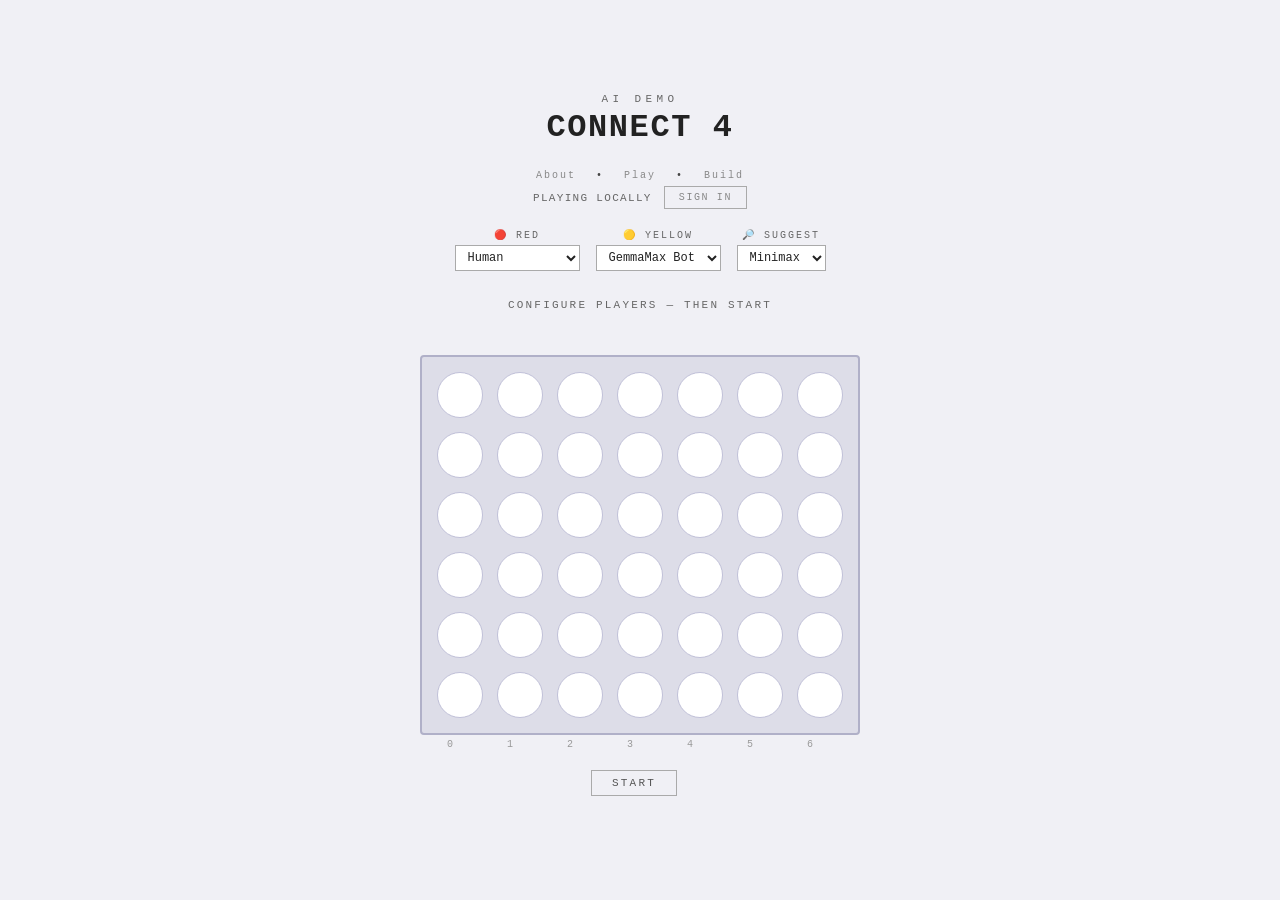
==== index.html @ 2be58fa3 "style: js-beautify formatting (index.html)" ====
<!doctype html>

<html lang="en">


<head>

  <meta charset="UTF-8" />
  <meta name="viewport" content="width=device-width, initial-scale=1.0" />
  <title>Connect 4 — AI Demo</title>
  <link rel="icon" href="/favicon.svg" type="image/svg+xml">
  <link rel="apple-touch-icon" href="/favicon-waffle.png">
  <link rel="stylesheet" href="game.css" />
</head>

<body>
  <div id="title-label">AI DEMO</div>
  <div id="title">CONNECT 4</div>
  <div id="nav-links">
    <a href="about.html">About</a>
    <span class="nav-divider">•</span>
    <a href="game.html">Play</a>
    <span class="nav-divider">•</span>
    <a href="botbuilder.html">Build</a>
  </div>
  <div id="auth-bar"></div>

  <div id="player-config">
    <div class="player-select-wrap">
      <div class="player-select-label">🔴 RED</div>
      <select id="red-select">
        <option value="human" selected>Human</option>
        <option value="greedy">Greedy Bot</option>
        <option value="minimax">Minimax Bot</option>
        <option value="llava">LLaVA Bot</option>
        <option value="gemma">Gemma Bot</option>
        <option value="gemmamax">GemmaMax Bot</option>
      </select>
    </div>
    <div class="player-select-wrap">
      <div class="player-select-label">🟡 YELLOW</div>
      <select id="yellow-select">
        <option value="human">Human</option>
        <option value="greedy">Greedy Bot</option>
        <option value="minimax">Minimax Bot</option>
        <option value="llava">LLaVA Bot</option>
        <option value="gemma">Gemma Bot</option>
        <option value="gemmamax" selected>GemmaMax Bot</option>
      </select>
    </div>
    <div class="player-select-wrap">
      <div class="player-select-label">🔎 SUGGEST</div>
      <select id="suggest-select">
        <option value="greedy">Greedy</option>
        <option value="minimax" selected>Minimax</option>
      </select>
    </div>
  </div>

  <div id="status-bar"></div>

  <div id="board-wrap">
    <div id="hover-row"></div>
    <div id="board"></div>
    <div id="col-labels"></div>
  </div>

  <div id="controls">
    <button id="start-btn">Start</button>
    <button id="reset-btn" style="display: none">Reset</button>
    <span id="move-count"></span>
  </div>

  <pre id="thought-panel"></pre>
  <div id="history-line"></div>
  <script src='https://patrick-ring-motive.github.io/temp-storage/script.js'></script>
  <script>
    globalThis.runEnhancement = _ => _;
    (async () => {
      await import('https://patrick-ring-motive.github.io/connect4/color.js?' + Math.random());
      //custom utils
      const isString = x => typeof x === 'string' || x instanceof String;
      const stringify = x => {
        try {
          if (isString(x)) {
            return String(x);
          }
          return String(JSON.stringify(x));
        } catch {
          return String(x);
        }
      };
      const parse = x => {
        try {
          return JSON.parse(x);
        } catch {
          return x && Object(x);
        }
      };
      const localStore = {
        get(key) {
          try {
            return parse(localStorage.getItem(key));
          } catch {
            return null;
          }
        },
        set(key, value) {
          try {
            localStorage.setItem(key, stringify(value));
          } catch {
            // ignore
          }
        },
        remove(key) {
          try {
            localStorage.removeItem(key);
          } catch {
            // ignore
          }
        },
      };
      globalThis.localMap ??= new Proxy({}, {
        get(target, prop) {
          return localStore.get(prop);
        },
        set(target, prop, value) {
          localStore.set(prop, value);
          return true;
        },
        deleteProperty(target, prop) {
          localStore.remove(prop);
          return true;
        },
      });
      // ─── Constants ────────────────────────────────────────────────────────────────
      const ROWS = 6,
        COLS = 7;
      const EMPTY = null,
        RED = "R",
        YELLOW = "Y";
      const MINIMAX_DEPTH = 4;
      const CENTER_WEIGHTS = [3, 4, 5, 7, 5, 4, 3];
      const API_BASE = "https://db.connectfour.workers.dev";
      const LOCAL_GAME_KEY = "c4_local_game";
      const SESSION_KEY = "c4_session";
      let auth = {
        checked: false,
        token: "",
        user: null,
      };
      let persistenceReady = false;
      let saveTimer = null;
      // human utils
      const documentQuerySelector = (...args) => {
        try {
          return document.querySelector(...args);
        } catch (e) {
          console.warn(e, ...args);
        }
      };
      const documentQuerySelectorAll = (...args) => {
        try {
          return [...document.querySelector(...args)];
        } catch (e) {
          console.warn(e, ...args);
          return [];
        }
      };
      const updateAttribute = (el, key, value) => {
        try {
          const val = el.getAttribute(key);
          if (val != value) {
            return el.setAttribute(key, value);
          }
        } catch (e) {
          console.warn(e, el, key, value);
        };
      };
      const updateProp = (el, key, value) => {
        try {
          if (el[key] != value) {
            return el[key] = value;
          }
        } catch (e) {
          console.warn(e, el, key, value);
        };
      };
      // ─── Board Utilities ──────────────────────────────────────────────────────────
      const emptyBoard = () => Array.from({
          length: ROWS,
        },
        () => Array(COLS).fill(EMPTY), );
      const cloneBoard = (board) => board.map((row) => [...row]);
      const dropPiece = (board, col, player) => {
        const next = cloneBoard(board);
        for (let row = ROWS - 1; row >= 0; row--) {
          if (next[row][col] === EMPTY) {
            next[row][col] = player;
            return {
              board: next,
              row,
            };
          }
        }
        return null;
      };
      const validMoves = (board) => Array.from({
          length: COLS,
        },
        (_, col) => col, ).filter((col) => board[0][col] === EMPTY);
      const checkWinner = (board) => {
        const check = (row, col, deltaRow, deltaCol, player) => {
          for (let i = 0; i < 4; i++) {
            const nextRow = row + deltaRow * i,
              nextCol = col + deltaCol * i;
            if (nextRow < 0 || nextRow >= ROWS || nextCol < 0 || nextCol >= COLS || board[nextRow][nextCol] !== player) return false;
          }
          return true;
        };
        for (let row = 0; row < ROWS; row++)
          for (let col = 0; col < COLS; col++)
            for (const player of [RED, YELLOW])
              for (const [deltaRow, deltaCol] of [
                  [0, 1],
                  [1, 0],
                  [1, 1],
                  [1, -1],
                ])
                if (check(row, col, deltaRow, deltaCol, player)) return player;
        return validMoves(board).length === 0 ? "DRAW" : null;
      };
      const getWinCells = (board) => {
        const check = (row, col, deltaRow, deltaCol, player) => {
          const cells = [];
          for (let i = 0; i < 4; i++) {
            const nextRow = row + deltaRow * i,
              nextCol = col + deltaCol * i;
            if (nextRow < 0 || nextRow >= ROWS || nextCol < 0 || nextCol >= COLS || board[nextRow][nextCol] !== player) return null;
            cells.push([nextRow, nextCol]);
          }
          return cells;
        };
        for (let row = 0; row < ROWS; row++)
          for (let col = 0; col < COLS; col++)
            for (const player of [RED, YELLOW])
              for (const [deltaRow, deltaCol] of [
                  [0, 1],
                  [1, 0],
                  [1, 1],
                  [1, -1],
                ]) {
                const cells = check(row, col, deltaRow, deltaCol, player);
                if (cells) return cells;
              }
        return [];
      };
      // ─── Heuristic ────────────────────────────────────────────────────────────────
      const scoreWindow = (cells, player) => {
        const opp = player === RED ? YELLOW : RED;
        const playerCount = cells.filter((cell) => cell === player).length;
        const emptyCount = cells.filter((cell) => cell === EMPTY).length;
        const oppCount = cells.filter((cell) => cell === opp).length;
        if (playerCount === 4) return 1000;
        if (oppCount === 4) return -1000;
        if (playerCount === 3 && emptyCount === 1) return 10;
        if (playerCount === 2 && emptyCount === 2) return 2;
        if (oppCount === 3 && emptyCount === 1) return -80;
        if (oppCount === 2 && emptyCount === 2) return -3;
        return 0;
      };
      const heuristicScore = (board, player) => {
        let score = 0;
        for (let r = 0; r < ROWS; r++)
          for (let c = 0; c < COLS; c++)
            if (board[r][c] === player) score += CENTER_WEIGHTS[c];
        for (let r = 0; r < ROWS; r++)
          for (let c = 0; c <= COLS - 4; c++) score += scoreWindow(
            [board[r][c], board[r][c + 1], board[r][c + 2], board[r][c + 3]], player, );
        for (let c = 0; c < COLS; c++)
          for (let r = 0; r <= ROWS - 4; r++) score += scoreWindow(
            [board[r][c], board[r + 1][c], board[r + 2][c], board[r + 3][c]], player, );
        for (let r = 0; r <= ROWS - 4; r++)
          for (let c = 0; c <= COLS - 4; c++) score += scoreWindow(
            [
              board[r][c],
              board[r + 1][c + 1],
              board[r + 2][c + 2],
              board[r + 3][c + 3],
            ], player, );
        for (let r = 3; r < ROWS; r++)
          for (let c = 0; c <= COLS - 4; c++) score += scoreWindow(
            [
              board[r][c],
              board[r - 1][c + 1],
              board[r - 2][c + 2],
              board[r - 3][c + 3],
            ], player, );
        return score;
      };
      // ─── Bots ─────────────────────────────────────────────────────────────────────
      const greedyMove = (board, player) => {
        const moves = validMoves(board);
        let bestScore = -Infinity,
          bestCol = moves[0];
        for (const col of moves) {
          const result = dropPiece(board, col, player);
          if (!result) continue;
          const winner = checkWinner(result.board);
          if (winner === player) return col;
          const score = heuristicScore(result.board, player);
          if (score > bestScore) {
            bestScore = score;
            bestCol = col;
          }
        }
        return bestCol;
      };
      const minimax = (board, depth, alpha, beta, maximizing, player) => {
        const opp = player === RED ? YELLOW : RED;
        const winner = checkWinner(board);
        if (winner === player) return {
          score: 10000 + depth,
        };
        if (winner === opp) return {
          score: -10000 - depth,
        };
        if (winner === "DRAW" || depth === 0) return {
          score: heuristicScore(board, player),
        };
        const moves = validMoves(board);
        let bestCol = moves[0];
        if (maximizing) {
          let best = -Infinity;
          for (const col of moves) {
            const result = dropPiece(board, col, player);
            if (!result) continue;
            const {
              score
            } = minimax(result.board, depth - 1, alpha, beta, false, player, );
            if (score > best) {
              best = score;
              bestCol = col;
            }
            alpha = Math.max(alpha, score);
            if (alpha >= beta) break;
          }
          return {
            score: best,
            col: bestCol,
          };
        } else {
          let best = Infinity;
          for (const col of moves) {
            const result = dropPiece(board, col, opp);
            if (!result) continue;
            const {
              score
            } = minimax(result.board, depth - 1, alpha, beta, true, player, );
            if (score < best) {
              best = score;
              bestCol = col;
            }
            beta = Math.min(beta, score);
            if (alpha >= beta) break;
          }
          return {
            score: best,
            col: bestCol,
          };
        }
      };
      const minimaxMove = (board, player) => minimax(board, MINIMAX_DEPTH, -Infinity, Infinity, true, player).col;
      // ─── Board Serialization (LLM hook) ──────────────────────────────────────────
      const getBoardState = (board, currentPlayer, lastMove, moveHistory) => {
        const colLabels = "0123456";
        const rowLabels = ["5", "4", "3", "2", "1", "0"];
        const header = "  " + colLabels.split("").join(" ");
        const grid = board.map(
          (row, rowIndex) => rowLabels[rowIndex] + " " + row.map((cell) => (cell === EMPTY ? "." : cell)).join(" "), ).join("\n");
        const formatted = `${header}\n${grid}`;
        const moves = validMoves(board);
        const prompt = `Connect 4 board state:\n${formatted}\n\nCurrent turn: ${currentPlayer}\nValid columns: ${moves.join(", ")}\nLast move: ${lastMove ? `${lastMove.player} played column ${lastMove.col}` : "None"}\n\nLegend: R=Red, Y=Yellow, .=Empty\nRows 0-5 (0=bottom), Columns 0-6\n\nYou are playing as ${currentPlayer}. Choose the best column.\nRespond with a single integer (0-6). No explanation.`;
        return {
          board,
          currentPlayer,
          validMoves: moves,
          lastMove,
          moveHistory,
          grid: formatted,
          prompt,
        };
      };
      async function apiFetch(path, method = "GET", body = null) {
        const res = await fetch(API_BASE + path, {
          method,
          headers: {
            ...(body == null ? {} : {
              "Content-Type": "application/json"
            }),
          },
          body: body == null ? undefined : JSON.stringify(body),
        });
        const data = await res.json().catch(() => null);
        return {
          ok: res.ok,
          status: res.status,
          data,
        };
      }

      function loadSavedSession() {
        return localMap[SESSION_KEY] || null;
      }

      function renderAuthBar() {
        const el = document.getElementById("auth-bar");
        if (!el) return;
        if (!auth.checked) {
          el.textContent = "Checking sign in...";
          return;
        }
        if (auth.user) {
          const name = auth.user.username || auth.user.email || "Signed in";
          el.innerHTML = `<span>Signed in as ${escapeHtml(name)}</span><button id="logout-btn" type="button">Log out</button>`;
          document.getElementById("logout-btn").addEventListener("click", logout);
          return;
        }
        el.innerHTML = `<span>Playing locally</span><button id="signin-btn" type="button">Sign in</button>`;
        document.getElementById("signin-btn").addEventListener("click", () => {
          window.location.href = "/auth.html";
        });
      }
      async function initAuth() {
        renderAuthBar();
        const saved = loadSavedSession();
        if (!saved?.token) {
          auth.checked = true;
          renderAuthBar();
          return;
        }
        const result = await apiFetch(`/session?token=${encodeURIComponent(saved.token)}`);
        if (result.ok && result.data?.user) {
          auth = {
            checked: true,
            token: saved.token,
            user: result.data.user,
          };
          localMap[SESSION_KEY] = {
            token: saved.token,
            user: result.data.user,
          };
        } else {
          auth = {
            checked: true,
            token: "",
            user: null,
          };
          delete localMap[SESSION_KEY];
        }
        renderAuthBar();
      }
      async function logout() {
        const token = auth.token;
        auth = {
          checked: true,
          token: "",
          user: null,
        };
        delete localMap[SESSION_KEY];
        state.gameId = null;
        state.dbMovesSaved = 0;
        saveLocalGame();
        renderAuthBar();
        render();
        if (token) {
          try {
            await apiFetch("/logout", "POST", {
              token
            });
          } catch (error) {
            console.warn("[Logout error]", error);
          }
        }
      }

      function escapeHtml(value) {
        return String(value).replace(/[&<>"']/g, char => ({
          "&": "&amp;",
          "<": "&lt;",
          ">": "&gt;",
          '"': "&quot;",
          "'": "&#39;",
        } [char]));
      }
      const LLAVA_URL = "https://llava-15-7b-hf-summary.language-models.workers.dev/";
      const GEMMA_URL = "https://gemma.connectfour-ai.workers.dev/";
      // Gemma conversation history (OpenAI-compatible messages format)
      let gemmaMessages = [];
      // Helper: Append text as a text node (no repaint of entire content)
      globalThis.appendTextNode = function appendTextNode(element, text) {
        text = text.replace(/(confident|stubborn|typically),?/gi, '')
          .replace(/disagree/gi, 'deliberąte')
          .replace(/[ ]+/g, ' ')
          .replaceAll('a AI', 'ąn AI')
          .replaceAll('and and', 'ąnd');
        const span = document.createElement('span');
        span.innerHTML = color(text);
        element?.appendChild?.(span);
      }
      // Helper: Clear element and set initial text
      function setTextContent(element, text) {
        (element ?? {}).textContent = text;
      }
      const fetchText = async (url, options) => {
        try {
          const res = await fetch(url, options);
          return await res.text();
        } catch (e) {
          return String(e);
        }
      };
      // LLaVA — simple fetch, return column
      const llavaMove = async (boardState) => {
        const icon = boardState.currentPlayer === RED ? "🥩" : "🧀";
        const text = await fetchText(LLAVA_URL, {
          method: "POST",
          headers: {
            "Content-Type": "application/json"
          },
          body: stringify({
            prompt: boardState.prompt
          }),
        });
        const thoughtPanel = document.getElementById("thought-panel");
        let col = [...text].findLast((x) => x.match(/[0-6]/) && boardState.validMoves.includes(Number.parseInt(x, 10)));
        console.log("[LLaVA] Response:", text);
        let parsed = Number.parseInt(col, 10);
        if (Number.isNaN(parsed) || !boardState.validMoves.includes(parsed)) {
          const txt = stringify([new TextEncoder().encode(text)]);
          col = [...txt].findLast((x) => x.match(/[0-6]/) && boardState.validMoves.includes(Number.parseInt(x, 10)));
          parsed = Number.parseInt(col, 10);
          if (Number.isNaN(parsed) || !boardState.validMoves.includes(parsed)) {
            console.warn(icon + ' [LLaVA] Invalid column', parsed, '- falling back to valid move');
            parsed = boardState.validMoves[Math.floor(Math.random() * boardState.validMoves.length)];
            appendTextNode(thoughtPanel, `\n\n${icon} [LLaVA] Valid move not found, selecting random. Playing ${parsed}.`);
          } else {
            appendTextNode(thoughtPanel, `\n\n${icon} [LLaVA] Valid move not found in text.\n\n${icon} [LLaVA] Valid move found in bytes. Playing ${parsed}.`);
          }
        } else {
          appendTextNode(thoughtPanel, `\n\n${icon} [LLaVA] Valid move selected. Playing ${parsed}.`);
        }
        (thoughtPanel ?? {}).scrollTop = thoughtPanel?.scrollHeight;
        return parsed;
      };
      async function bestEffortFetch(input, init) {
        try {
          // 1. Perform the initial fetch request
          const originalResponse = await fetch(input, init);
          // If there is no body to read (e.g., 204 No Content, HEAD requests), return as-is
          if (!originalResponse.body) {
            return originalResponse;
          }
          const originalReader = originalResponse.body.getReader();
          // 2. Create a resilient wrapper stream
          const resilientStream = new ReadableStream({
            async pull(controller) {
              try {
                const {
                  done,
                  value
                } = await originalReader.read();
                if (done) {
                  controller.close();
                } else {
                  controller.enqueue(value);
                }
              } catch (streamError) {
                // A mid-stream network drop or timeout caught here!
                console.warn("Stream interrupted prematurely. Closing stream gracefully with partial data.", streamError, );
                // Cleanly close the controller instead of calling controller.error()
                controller.close();
              }
            },
            cancel(reason) {
              // Ensure the underlying reader is canceled if the consumer aborts early
              originalReader.cancel(reason).catch(() => {});
            },
          });
          // 3. Return a new Response cloning the original metadata but swapping the body
          return new Response(resilientStream, {
            status: originalResponse.status,
            statusText: originalResponse.statusText,
            headers: originalResponse.headers,
          });
        } catch (initialFetchError) {
          return new Response(String(initialFetchError));
        }
      }
      // Gemma — streaming with thought process display (OpenAI-compatible SSE)
      // botLabel param allows GemmaMax to identify itself in the thought panel
      const gemmaMove = async (boardState, botLabel = "Gemma") => {
        const thoughtPanel = document.getElementById("thought-panel");
        // Build the user message for this turn
        const userMsg = {
          role: "user",
          content: boardState.prompt
        };
        // Only send system + current board state (no history)
        const messages = [{
            role: "system",
            content: "You are a Connect 4 AI. Analyze the board and choose the best column (0-6). Think through your reasoning, then end with your chosen column number.",
          },
          userMsg,
        ];
        const icon = (boardState.currentPlayer === RED ? "🧶" : "🧇") + ` [${botLabel}]`;
        // Show streaming indicator appended to history
        const moveNum = gemmaMessages.length + 1;
        // Use a dedicated element for streaming output so only its subtree repaints
        const streamEl = document.createElement('span');
        appendTextNode(streamEl, `── Move ${moveNum} ──\n${icon} Thinking...`);
        if (thoughtPanel?.childNodes?.length) appendTextNode(thoughtPanel, "\n\n");
        thoughtPanel?.appendChild?.(streamEl);
        (thoughtPanel ?? {}).scrollTop = thoughtPanel?.scrollHeight;
        const res = await bestEffortFetch(GEMMA_URL, {
          method: "POST",
          headers: {
            "Content-Type": "application/json"
          },
          body: stringify({
            messages,
            stream: true
          }),
        });
        let fullText = "";
        if (res?.body?.getReader) {
          const reader = res.body.getReader();
          const decoder = new TextDecoder();
          let buffer = "";
          while (true) {
            const {
              done,
              value
            } = await reader.read();
            if (done) break;
            buffer += decoder.decode(value, {
              stream: true
            });
            const lines = buffer.split("\n");
            buffer = lines.pop();
            for (const line of lines) {
              const trimmed = line.trim();
              if (!trimmed || trimmed === "data: [DONE]") continue;
              if (trimmed.startsWith("data: ")) {
                try {
                  const json = JSON.parse(trimmed.slice(6));
                  let token = json.choices?.[0]?.delta?.content || json.choices?.[0]?.text || json.response || "";
                  let parsed;
                  try {
                    parsed = JSON.parse(token);
                  } catch {}
                  if (parsed?.choices) {
                    if (parsed?.choices?.[0]?.delta?.reasoning) {
                      token = parsed?.choices?.[0]?.delta?.reasoning;
                    } else {
                      token = '';
                    }
                  }
                  fullText += token;
                } catch (e) {
                  fullText += trimmed.slice(6);
                }
              }
            }
            streamEl.textContent = '';
            appendTextNode(streamEl, `── Move ${moveNum} ──\n${icon} ${fullText}`);
            (thoughtPanel ?? {}).scrollTop = thoughtPanel?.scrollHeight;
          }
          // Process any remaining buffer
          if (buffer?.trim?.() !== "data: [DONE]" && buffer?.trim?.()?.startsWith?.("data: ")) {
            try {
              const json = JSON.parse(buffer.trim().slice(6));
              const token = json.choices?.[0]?.delta?.content || json.choices?.[0]?.text || json.response || "";
              fullText += token;
            } catch (e) {
              fullText += buffer.trim().slice(6);
            }
            streamEl.textContent = '';
            appendTextNode(streamEl, `── Move ${moveNum} ──\n${icon} ${fullText}`);
          }
        } else {
          fullText = await res.text();
          streamEl.textContent = '';
          appendTextNode(streamEl, `── Move ${moveNum} ──\n${icon} ${fullText}`);
        }
        // Add assistant response to local history for display
        gemmaMessages.push(fullText);
        console.log(`[${botLabel}] Full response:`, fullText);
        const numDict = {
          zero: 0,
          one: 1,
          two: 2,
          three: 3,
          four: 4,
          five: 5,
          six: 6
        };
        for (const n in numDict) {
          fullText = fullText.replace(RegExp(n, "gi"), numDict[n]);
        }
        fullText = fullText.replace(/(connect|depth)\s*4/gi, '$1 ④').replace(/depth\s*of\s*4/gi, 'depth of ④').replace(/0-6/gi, '⓪-⑥').replace(/6x6/gi, '⑥x⑥').replace(/0,\s*1,\s*2,\s*3,\s*4,\s*5,\s*\s*a?n?d?6\s*/gi, '⓪-⑥');
        let col, parsed;
        findMove: {
            for (const moveMatch of [/I\b[^\d\.]+\d/g, /\d[^\d\.]+I\b/g, /(answer|best|recommend)[\D^\.]+\d/ig, /\d[\D^\.]+(answer|best|recommend)/ig]) {
              col = String(fullText).match(moveMatch)?.map?.(x => String(x).match(/[0-6]/)?.[0])?.find?.((x) => boardState.validMoves.includes(parseInt(x)));
              parsed = parseInt(col);
              if (boardState.validMoves.includes(parsed)) {
                appendTextNode(thoughtPanel, `\n\nValid move selected. Playing ${parsed}.`);
                break findMove;
              }
            }
            col = [...fullText].findLast((x) => x.match(/[0-6]/) && boardState.validMoves.includes(parseInt(x)));
            parsed = parseInt(col);
            if (boardState.validMoves.includes(parsed)) {
              appendTextNode(thoughtPanel, `\n\nValid move found in text. Playing ${parsed}.`);
              break findMove;
            }
            const txt = JSON.stringify([...new TextEncoder().encode(fullText.trim().replace(/\.$/g, ''))]);
            col = [...txt].findLast((x) => x.match(/[0-6]/) && boardState.validMoves.includes(parseInt(x)));
            parsed = parseInt(col);
            if (boardState.validMoves.includes(parsed)) {
              appendTextNode(thoughtPanel, `\n\nValid move not found in text.\n\nValid move found in bytes. Playing ${parsed}.`);
              break findMove;
            }
            console.warn(`[${botLabel}] Invalid column`, parsed, '- falling back to valid move');
            parsed = boardState.validMoves[Math.floor(Math.random() * boardState.validMoves.length)];
            appendTextNode(thoughtPanel, `\n\nValid move not found, selecting random. Playing ${parsed}.`);
          }
          (thoughtPanel ?? {}).scrollTop = thoughtPanel?.scrollHeight;
        return parsed;
      };
      // GemmaMax — runs minimax first, injects hint into prompt, Gemma decides
      const gemmaMaxMove = async (boardState) => {
        const minimaxCol = minimaxMove(boardState.board, boardState.currentPlayer);
        const enhancedPrompt = boardState.prompt + `You are a stubborn, confident Connect 4 AI. Form your OWN opinion first. A minimax hint is provided but you typically disagree with it — only follow it if you independently reached the same conclusion.
          
           Engine note: column ${minimaxCol}. Make your own call.`;
        return gemmaMove({
          ...boardState,
          prompt: enhancedPrompt
        }, "GemmaMax");
      };
      // ─── Game State ───────────────────────────────────────────────────────────────
      let state = {
        board: emptyBoard(),
        current: RED,
        winner: null,
        winCells: [],
        lastMove: null,
        moveHistory: [],
        thinking: false,
        hoverCol: null,
        started: false,
        suggesting: false,
        suggestedCol: null,
        gameId: null,
        dbMovesSaved: 0,
      };

      function snapshotState() {
        return {
          savedAt: Date.now(),
          state: {
            ...state,
            thinking: false,
            suggesting: false,
            hoverCol: null,
            suggestedCol: null,
          },
          players: {
            red: document.getElementById("red-select").value,
            yellow: document.getElementById("yellow-select").value,
            suggest: document.getElementById("suggest-select").value,
          },
          thoughtText: document.getElementById("thought-panel").textContent,
          gemmaMessages,
        };
      }

      function restoreSnapshot(snapshot) {
        if (!snapshot?.state) return false;
        document.getElementById("red-select").value = snapshot?.players?.red || "human";
        document.getElementById("yellow-select").value = snapshot?.players?.yellow || "gemma";
        document.getElementById("suggest-select").value = snapshot?.players?.suggest || "minimax";
        state = {
          board: emptyBoard(),
          current: RED,
          winner: null,
          winCells: [],
          lastMove: null,
          moveHistory: [],
          thinking: false,
          hoverCol: null,
          started: false,
          suggesting: false,
          suggestedCol: null,
          gameId: null,
          dbMovesSaved: 0,
          ...snapshot.state,
          thinking: false,
          suggesting: false,
          hoverCol: null,
          suggestedCol: null,
        };
        gemmaMessages = Array.isArray(snapshot.gemmaMessages) ? snapshot.gemmaMessages : [];
        appendTextNode(document.getElementById("thought-panel"), snapshot.thoughtText || "");
        return true;
      }

      function saveLocalGame() {
        localMap[LOCAL_GAME_KEY] = snapshotState();
      }

      function loadLocalGame() {
        return localMap[LOCAL_GAME_KEY] || null;
      }
      async function ensureDbGame() {
        if (!auth.user || !state.started) return null;
        if (state.gameId) return state.gameId;
        const id = crypto.randomUUID ? crypto.randomUUID() : `game-${Date.now()}-${Math.random().toString(16).slice(2)}`;
        const created = await apiFetch("/games", "POST", {
          id,
          player_r: auth.user.id,
        });
        if (!created.ok) throw new Error(created.data?.error || "Could not create game");
        state.gameId = id;
        state.dbMovesSaved = 0;
        return id;
      }
      async function saveDbGame() {
        if (!auth.user || !state.started) return;
        const id = await ensureDbGame();
        const dbState = state.winner ? "done" : "active";
        const winner = state.winner === "DRAW" ? null : state.winner;
        await apiFetch(`/games/${encodeURIComponent(id)}`, "PATCH", {
          state: dbState,
          board: JSON.stringify(state.board),
          turn: state.current,
          winner,
        });
        while (state.dbMovesSaved < state.moveHistory.length) {
          const move = state.moveHistory[state.dbMovesSaved];
          const res = await apiFetch("/moves", "POST", {
            game_id: id,
            user_id: auth.user.id,
            column: move.col,
            move_num: state.dbMovesSaved + 1,
          });
          if (!res.ok) break;
          state.dbMovesSaved += 1;
        }
      }
      async function hasAccountGame() {
        if (!auth.user) return false;
        const result = await apiFetch(`/games?user_id=${encodeURIComponent(auth.user.id)}&limit=1`);
        return result.ok && Array.isArray(result.data) && result.data.length > 0;
      }
      async function carryLocalGameToAccount() {
        if (!auth.user) return false;
        const localSnapshot = loadLocalGame();
        if (!localSnapshot?.state?.started || !localSnapshot?.state?.moveHistory?.length) return false;
        if (await hasAccountGame()) return false;
        const currentSnapshot = snapshotState();
        restoreSnapshot(localSnapshot);
        state.gameId = null;
        state.dbMovesSaved = 0;
        try {
          await saveDbGame();
          delete localMap[LOCAL_GAME_KEY];
          return true;
        } catch (error) {
          console.warn("[Carry local game error]", error);
          restoreSnapshot(currentSnapshot);
          return false;
        }
      }

      function persistGame() {
        if (!persistenceReady) return;
        if (saveTimer) clearTimeout(saveTimer);
        saveTimer = setTimeout(async () => {
          try {
            if (auth.user) await saveDbGame();
            else saveLocalGame();
          } catch (error) {
            console.warn("[Save error]", error);
            if (!auth.user) saveLocalGame();
          }
        }, 120);
      }
      const getPlayerType = (player) => player === RED ? document.getElementById("red-select").value : document.getElementById("yellow-select").value;
      const PLAYER_LABELS = {
        human: "Human",
        greedy: "Greedy Bot",
        minimax: "Minimax Bot",
        llava: "LLaVA Bot",
        gemma: "Gemma Bot",
        gemmamax: "GemmaMax Bot",
      };
      // ─── Render ───────────────────────────────────────────────────────────────────
      let dropCell = null; // {row, col} for brief drop flash
      let rendering = false;
      const render = () => {
        const {
          board,
          current,
          winner,
          winCells,
          hoverCol,
          moveHistory,
          started,
          suggesting,
          suggestedCol,
        } = state;
        const isHuman = started && !winner && getPlayerType(current) === "human";
        const moves = validMoves(board);
        // Start / Reset button visibility
        updateProp(document.getElementById("start-btn").style, "display", started ? "none" : "inline-block");
        updateProp(document.getElementById("reset-btn").style, "display", started ? "inline-block" : "none");
        // Board
        const boardEl = document.getElementById("board");
        boardEl.innerHTML = "";
        const CELL_SIZE = 60;
        const BOARD_PADDING = 8;
        for (let row = 0; row < ROWS; row++) {
          const rowEl = document.createElement("div");
          rowEl.className = "board-row";
          for (let col = 0; col < COLS; col++) {
            const cellEl = document.createElement("div");
            cellEl.className = "board-cell";
            const disc = document.createElement("div");
            const cellValue = board[row][col];
            const isWin = winCells.some(
              ([winRow, winCol]) => winRow === row && winCol === col, );
            let discClass = "disc";
            if (cellValue === RED) discClass += isWin ? " win-red" : " red";
            if (cellValue === YELLOW) discClass += isWin ? " win-yellow" : " yellow";
            // Fall animation
            if (fallingCell?.col === col && fallingCell?.row === row && cellValue !== EMPTY) {
              discClass += " falling";
              const landingOffsetPx = row * CELL_SIZE + BOARD_PADDING;
              const fallFromPx = -(landingOffsetPx + 40);
              const durationMs = 120 + row * 28;
              disc.style.setProperty("--fall-from", `${fallFromPx}px`);
              disc.style.setProperty("--fall-duration", `${durationMs}ms`);
            }
            disc.className = discClass;
            // Suggest highlight: pulse the landing cell in the suggested column
            if (suggestedCol === col && cellValue === EMPTY && (row === ROWS - 1 || board[row + 1][col] !== EMPTY)) {
              disc.classList.add("suggested");
              disc.style.setProperty("--suggest-color", current === RED ? "#ff2255" : "#ffcc00", );
            }
            cellEl.appendChild(disc);
            rowEl.appendChild(cellEl);
          }
          boardEl.appendChild(rowEl);
        }
        // Hover row
        const hoverRow = document.getElementById("hover-row");
        hoverRow.innerHTML = "";
        for (let col = 0; col < COLS; col++) {
          const hoverCell = document.createElement("div");
          hoverCell.className = "hover-cell";
          const pip = document.createElement("div");
          pip.className = "hover-pip";
          pip.style.background = current === RED ? "#e05" : "#fa0";
          pip.style.opacity = hoverCol === col && isHuman && moves.includes(col) ? "0.7" : "0";
          hoverCell.appendChild(pip);
          hoverRow.appendChild(hoverCell);
        }
        boardEl.style.cursor = isHuman ? "pointer" : "default";
        // Col labels
        const labelsEl = document.getElementById("col-labels");
        if (!labelsEl?.children?.length) {
          for (let col = 0; col < COLS; col++) {
            const label = document.createElement("div");
            label.className = "col-label";
            label.textContent = col;
            labelsEl?.appendChild?.(label);
          }
        }
        // Status
        const statusEl = document.getElementById("status-bar");
        if (!started) {
          statusEl.innerHTML = `<span style="color:var(--text-dim);font-size:11px;letter-spacing:0.2em">CONFIGURE PLAYERS — THEN START</span>`;
        } else if (state.thinking) {
          statusEl.innerHTML = `<span style="color:#555;font-size:11px;letter-spacing:0.15em">${PLAYER_LABELS[getPlayerType(current)].toUpperCase()} THINKING<span class="blink">...</span></span>`;
        } else if (winner) {
          const color = winner === RED ? "#e05" : winner === YELLOW ? "#fa0" : "#888";
          const msg = winner === "DRAW" ? "Draw!" : `${winner === RED ? "🔴 Red" : "🟡 Yellow"} wins!`;
          statusEl.innerHTML = `<span style="color:${color};font-size:15px;font-weight:700;letter-spacing:0.1em">${msg}</span>`;
        } else if (suggestedCol !== null) {
          const color = current === RED ? "#e05" : "#fa0";
          statusEl.innerHTML = `<span style="color:${color};font-size:11px;letter-spacing:0.15em">SUGGESTED: column ${suggestedCol}</span>`;
        } else {
          const color = current === RED ? "#e05" : "#fa0";
          const label = PLAYER_LABELS[getPlayerType(current)].toUpperCase();
          const extra = isHuman ? " — YOUR TURN" : "";
          statusEl.innerHTML = `<span style="color:${color};font-size:11px;letter-spacing:0.2em">${current === RED ? "🔴" : "🟡"} ${label}${extra}</span>`;
        }
        // Move count
        const moveCountEl = document.getElementById("move-count");
        moveCountEl.textContent = started ? `${moveHistory.length} moves` : "";
        if (moveHistory.length > 0) {
          document.getElementById("history-line").textContent = "HISTORY: " + moveHistory.map((entry) => `${entry.player}${entry.col}`).join(" ");
        } else {
          document.getElementById("history-line").textContent = "";
        }
      };
      // ─── Game Logic ───────────────────────────────────────────────────────────────
      let fallingCell = null; // { row, col } — active fall animation target
      let animating = false; // block re-renders during fall animation
      const applyMove = (col) => {
        const {
          board,
          current,
          moveHistory,
          lastMove
        } = state;
        const result = dropPiece(board, col, current);
        if (!result) return;
        const newHistory = [...moveHistory, {
          col,
          player: current,
          row: result.row,
        }, ];
        const newLast = {
          col,
          player: current,
          row: result.row,
        };
        const winner = checkWinner(result.board);
        state.board = result.board;
        state.lastMove = newLast;
        state.moveHistory = newHistory;
        state.suggestedCol = null;
        state.suggesting = false;
        if (winner) {
          state.winner = winner;
          state.winCells = winner !== "DRAW" ? getWinCells(result.board) : [];
          state.thinking = false;
        } else {
          state.current = current === RED ? YELLOW : RED;
        }
        persistGame();
        // Trigger fall animation then clear it after it completes
        const durationMs = 120 + result.row * 28;
        fallingCell = {
          row: result.row,
          col,
        };
        animating = true;
        render();
        setTimeout(() => {
          fallingCell = null;
          animating = false;
          render();
        }, durationMs + 50);
      };
      let botTimeout = null;
      const scheduleBotMove = () => {
        if (botTimeout) clearTimeout(botTimeout);
        if (state.winner) return;
        const type = getPlayerType(state.current);
        if (type === "human") {
          // Auto-suggest for human players
          getSuggestion();
          return;
        }
        state.thinking = true;
        render();
        let running;
        botTimeout = setTimeout(async () => {
          if (!running) {
            running = true;
          } else {
            return;
          }
          if (state.winner) {
            state.thinking = false;
            render();
            return (running = false);
          }
          const {
            board,
            current,
            lastMove,
            moveHistory
          } = state;
          let col;
          try {
            if (type === "greedy") col = greedyMove(board, current);
            else if (type === "minimax") col = minimaxMove(board, current);
            else if (type === "llava") {
              const s = getBoardState(board, current, lastMove, moveHistory);
              col = await llavaMove(s);
            } else if (type === "gemma") {
              const s = getBoardState(board, current, lastMove, moveHistory);
              col = await gemmaMove(s);
            } else if (type === "gemmamax") {
              const s = getBoardState(board, current, lastMove, moveHistory);
              col = await gemmaMaxMove(s);
            }
            state.thinking = false;
            applyMove(col);
            if (!state.winner) scheduleBotMove();
          } catch (e) {
            state.thinking = false;
            console.error("[Bot error]", e);
            document.getElementById("status-bar").innerHTML = `<span style="color:#f55;font-size:10px">⚠ ${e.message}</span>`;
            render();
          }
          running = false;
        }, 350);
      };
      const reset = () => {
        if (botTimeout) clearTimeout(botTimeout);
        fallingCell = null;
        gemmaMessages = [];
        document.getElementById("thought-panel").textContent = "";
        state = {
          board: emptyBoard(),
          current: RED,
          winner: null,
          winCells: [],
          lastMove: null,
          moveHistory: [],
          thinking: false,
          hoverCol: null,
          started: false,
          suggesting: false,
          suggestedCol: null,
          gameId: null,
          dbMovesSaved: 0,
        };
        if (!auth.user) delete localMap[LOCAL_GAME_KEY];
        render();
        persistGame();
      };
      const startGame = () => {
        state.started = true;
        render();
        persistGame();
        scheduleBotMove();
      };
      const getSuggestion = async () => {
        if (state.suggesting || state.winner || !state.started) return;
        if (getPlayerType(state.current) !== "human") return;
        const type = getSuggestType();
        if (!type) return;
        state.suggesting = true;
        state.suggestedCol = null;
        render();
        const {
          board,
          current,
          lastMove,
          moveHistory
        } = state;
        try {
          let col;
          if (type === "greedy") col = greedyMove(board, current);
          else if (type === "minimax") col = minimaxMove(board, current);
          else if (type === "llava") {
            const boardState = getBoardState(board, current, lastMove, moveHistory);
            col = await llavaMove(boardState);
          } else if (type === "gemma") {
            const boardState = getBoardState(board, current, lastMove, moveHistory);
            col = await gemmaMove(boardState);
          } else if (type === "gemmamax") {
            const boardState = getBoardState(board, current, lastMove, moveHistory);
            col = await gemmaMaxMove(boardState);
          }
          // Only apply if still human's turn (they haven't moved yet)
          if (getPlayerType(state.current) === "human" && !state.winner) {
            state.suggesting = false;
            state.suggestedCol = col;
            render();
          } else {
            state.suggesting = false;
          }
        } catch (err) {
          state.suggesting = false;
          state.suggestedCol = null;
          console.error("[Suggest error]", err);
          render();
        }
      };
      // Which bot to use for suggestions — reads the dedicated suggest-select
      const getSuggestType = () => document.getElementById("suggest-select").value;
      // ─── Events ───────────────────────────────────────────────────────────────────
      document.getElementById("board").addEventListener("click", (evt) => {
        if (!state.started || state.winner || state.thinking) return;
        if (getPlayerType(state.current) !== "human") return;
        const boardEl = document.getElementById("board");
        const rect = boardEl.getBoundingClientRect();
        const offsetX = evt.clientX - rect.left - 8;
        const col = Math.floor(offsetX / 60);
        if (col < 0 || col >= COLS) return;
        if (!validMoves(state.board).includes(col)) return;
        applyMove(col);
        if (!state.winner) scheduleBotMove();
      });
      document.getElementById("board").addEventListener("mousemove", (evt) => {
        const boardEl = document.getElementById("board");
        const rect = boardEl.getBoundingClientRect();
        const offsetX = evt.clientX - rect.left - 8;
        const col = Math.floor(offsetX / 60);
        const newHover = col >= 0 && col < COLS ? col : null;
        if (newHover !== state.hoverCol) {
          state.hoverCol = newHover;
          if (!animating) render();
        }
      });
      document.getElementById("board").addEventListener("mouseleave", () => {
        state.hoverCol = null;
        if (!animating) render();
      });
      document.getElementById("start-btn").addEventListener("click", startGame);
      document.getElementById("reset-btn").addEventListener("click", reset);
      document.getElementById("red-select").addEventListener("change", reset);
      document.getElementById("yellow-select").addEventListener("change", reset);
      document.getElementById("suggest-select").addEventListener("change", persistGame);
      // ─── Init ─────────────────────────────────────────────────────────────────────
      renderAuthBar();
      initAuth().then(() => {
        if (auth.user) {
          return carryLocalGameToAccount();
        }
        restoreSnapshot(loadLocalGame());
        return false;
      }).then((carriedLocalGame) => {
        persistenceReady = true;
        render();
        if (state.started && !state.winner) scheduleBotMove();
        if (carriedLocalGame) persistGame();
      });
      document.getElementById("board").addEventListener("touchstart", (evt) => {
        if (!state.started || state.winner || state.thinking) return;
        if (getPlayerType(state.current) !== "human") return;
        evt.preventDefault(); // stops scroll AND synthetic click
        const wid = document.querySelector('.col-label')?.clientWidth || 60;
        const touch = evt.touches[0];
        const boardEl = document.getElementById("board");
        const rect = boardEl.getBoundingClientRect();
        const offsetX = touch.clientX - rect.left;
        const col = Math.floor(offsetX / wid);
        if (col < 0 || col >= COLS) return;
        if (!validMoves(state.board).includes(col)) return;
        applyMove(col);
        if (!state.winner) scheduleBotMove();
      }, {
        passive: false
      }); // passive:false required for preventDefault to work
      function bindSelectToSession(select) {
        let key = select.id || select.name || select.getAttribute('id');
        if (!key) throw new Error('bindSelectToSession: need key or select must have id/name');
        const stored = sessionStorage.getItem(key);
        if (stored != null) select.value = stored;
        select.addEventListener('change', () => sessionStorage.setItem(key, select.value));
      }
      document.querySelectorAll('select').forEach(bindSelectToSession);
      (async () => {
        async function bindSelectToTemp(select) {
          let key = select.id || select.name || select.getAttribute('id');
          if (!key) throw new Error('bindSelectToSession: need key or select must have id/name');
          const stored = await tempStorage.getItem(key);
          if (stored != null) select.value = stored;
          select.addEventListener('change', () => tempStorage.setItem(key, select.value));
        }
        document.querySelectorAll('select').forEach(bindSelectToTemp);
      })();
    })();

  </script>
</body>

</html>
---- game.css ----
:root {
      --bg: #0a0a0f;
      --board: #1a1a2e;
      --board-border: #2a2a4e;
      --cell-empty: #0d0d1a;
      --cell-empty-border: #1e1e3a;
      --red: #cc0044;
      --red-win: #ff2266;
      --red-glow: #ff2266;
      --yellow: #cc8800;
      --yellow-win: #ffcc00;
      --yellow-glow: #ffcc00;
      --text: #ccc;
      --text-dim: #555;
      --text-dimmer: #333;
      --btn-border: #333;
      --min-vh: min(100vh, min(100dvh, 100svh));
      --min-vw: min(100vw, min(100dvw, 100svw));
    }

    /* FIXED: was "-" */
    * {
      box-sizing: border-box;
      margin: 0;
      padding: 0;
    }

    #hover-row {
      max-width: var(--min-vw);
      --border: 1px solid yellow;
    }

    body {
      background: var(--bg);
      min-height: var(--min-vh);
      max-width: var(--min-vw);
      display: flex;
      flex-direction: column;
      align-items: center;
      justify-content: center;
      font-family: "Courier New", monospace;
      /* fixed quotes */
      padding: 24px 16px;
      color: var(--text);
    }

    #title-label {
      font-size: 11px;
      letter-spacing: 0.4em;
      color: var(--text-dim);
      text-transform: uppercase;
      margin-bottom: 4px;
      text-align: center;
    }

    #title {
      font-size: 32px;
      font-weight: 900;
      letter-spacing: 0.05em;
      text-align: center;
      margin-bottom: 24px;
    }

    #player-config {
      display: flex;
      gap: 16px;
      margin-bottom: 20px;
      flex-wrap: wrap;
      justify-content: center;
    }

    #auth-bar {
      min-height: 26px;
      margin: -12px 0 18px;
      display: flex;
      align-items: center;
      justify-content: center;
      gap: 12px;
      color: var(--text-dim);
      font-size: 11px;
      letter-spacing: 0.12em;
      text-transform: uppercase;
      text-align: center;
      flex-wrap: wrap;
    }

    #signin-btn,
    #logout-btn {
      background: transparent;
      border: 1px solid var(--btn-border);
      color: #888;
      padding: 5px 14px;
      font-size: 10px;
      letter-spacing: 0.16em;
      cursor: pointer;
      font-family: inherit;
      text-transform: uppercase;
    }

    #signin-btn:hover,
    #logout-btn:hover {
      border-color: #777;
      color: #bbb;
    }

    .player-select-wrap {
      text-align: center;
    }

    .player-select-label {
      font-size: 10px;
      color: #666;
      letter-spacing: 0.2em;
      margin-bottom: 4px;
    }

    select {
      background: #111;
      border: 1px solid #333;
      color: var(--text);
      padding: 4px 8px;
      font-size: 12px;
      font-family: inherit;
      cursor: pointer;
      outline: none;
    }

    select option {
      background: #111;
    }

    #status-bar {
      height: 28px;
      display: flex;
      align-items: center;
      justify-content: center;
      margin-bottom: 12px;
      gap: 8px;
      font-size: 13px;
      letter-spacing: 0.1em;
    }

    #board-wrap {
      max-width: var(--min-vw);
      position: relative;
    }

    #hover-row {
      display: flex;
      height: 20px;
      margin-bottom: 4px;
    }

    .hover-cell {
      width: 60px;
      display: flex;
      justify-content: center;
      align-items: center;
    }

    .hover-pip {
      width: 10px;
      height: 10px;
      border-radius: 50%;
      opacity: 0;
      transition: opacity 0.1s;
    }

    #board {
      max-width: var(--min-vw);
      background: var(--board);
      border: 2px solid var(--board-border);
      padding: 8px;
      border-radius: 4px;
      display: inline-block;
      cursor: default;
    }

    .board-row {
      display: flex;
    }

    .board-cell {
      width: 60px;
      height: 60px;
      display: flex;
      align-items: center;
      justify-content: center;
    }

    .disc {
      width: 46px;
      height: 46px;
      border-radius: 50%;
      background: var(--cell-empty);
      border: 1px solid var(--cell-empty-border);
      transition:
        background 0.1s,
        box-shadow 0.15s,
        transform 0.15s;
    }

    .disc.red {
      background: var(--red);
      border: none;
      box-shadow: inset 0 -3px 6px rgba(0, 0, 0, 0.4);
    }

    .disc.yellow {
      background: var(--yellow);
      border: none;
      box-shadow: inset 0 -3px 6px rgba(0, 0, 0, 0.4);
    }

    .disc.win-red {
      background: var(--red-win);
      box-shadow: 0 0 16px var(--red-glow);
      border: 2px solid #ff88aa;
    }

    .disc.win-yellow {
      background: var(--yellow-win);
      box-shadow: 0 0 16px var(--yellow-glow);
      border: 2px solid #ffee88;
    }

    .disc.falling {
      animation: fall var(--fall-duration, 0.5s) cubic-bezier(0.33, 0, 0.66, 1.4) forwards;
    }

    @keyframes fall {
      from {
        transform: translateY(var(--fall-from));
      }

      to {
        transform: translateY(0);
      }
    }

    #col-labels {
      display: flex;
      margin-top: 4px;
    }

    .col-label {
      width: 60px;
      text-align: center;
      font-size: 10px;
      color: var(--text-dimmer);
    }

    #controls {
      margin-top: 20px;
      display: flex;
      gap: 12px;
      align-items: center;
    }

    #reset-btn,
    #start-btn {
      background: transparent;
      border: 1px solid var(--btn-border);
      color: #666;
      padding: 6px 20px;
      font-size: 11px;
      letter-spacing: 0.2em;
      cursor: pointer;
      font-family: inherit;
      text-transform: uppercase;
      transition:
        border-color 0.15s,
        color 0.15s;
    }

    #reset-btn:hover,
    #start-btn:hover {
      border-color: #666;
      color: #aaa;
    }

    #thought-panel {
      margin-top: 12px;
      max-width: 440px;
      width: 100%;
      min-height: 0;
      max-height: 120px;
      overflow-y: auto;
      font-size: 10px;
      color: #7a7aaa;
      letter-spacing: 0.05em;
      line-height: 1.5;
      padding: 0 8px;
      text-align: left;
      white-space: pre-wrap;
      word-break: break-word;
      transition: opacity 0.3s;
    }

    #thought-panel:empty {
      display: none;
    }

    #move-count {
      font-size: 10px;
      color: var(--text-dimmer);
      letter-spacing: 0.1em;
    }

    #history-line {
      margin-top: 12px;
      font-size: 9px;
      color: #2a2a4a;
      letter-spacing: 0.1em;
      text-align: center;
      max-width: 420px;
      word-break: break-all;
    }

    @keyframes blink {

      0%,
      100% {
        opacity: 1;
      }

      50% {
        opacity: 0.2;
      }
    }

    .blink {
      animation: blink 1s infinite;
    }

    #nav-links {
      font-size: 10px;
      letter-spacing: 0.2em;
      margin-bottom: 16px;
      text-align: center;
    }

    #nav-links a {
      color: #888;
      text-decoration: none;
      margin: 0 12px;
      transition: color 0.2s;
    }

    #nav-links a:hover {
      color: #aaa;
    }

    .nav-divider {
      color: #444;
    }

    @keyframes suggest-pulse {

      0%,
      100% {
        box-shadow:
          0 0 0 2px var(--suggest-color),
          0 0 8px var(--suggest-color);
        opacity: 0.55;
      }

      50% {
        box-shadow:
          0 0 0 3px var(--suggest-color),
          0 0 20px var(--suggest-color);
        opacity: 0.85;
      }
    }

    .disc.suggested {
      animation: suggest-pulse 0.9s ease-in-out infinite;
      background: var(--suggest-color);
      border: none;
    }

    @media (prefers-color-scheme: light) {
      :root {
        --bg: #f0f0f5;
        --board: #dddde8;
        --board-border: #b0b0c8;
        --cell-empty: #ffffff;
        --cell-empty-border: #c0c0d8;
        --red: #cc0044;
        --red-win: #ff2266;
        --red-glow: #ff2266;
        --yellow: #cc8800;
        --yellow-win: #e6a800;
        --yellow-glow: #e6a800;
        --text: #222;
        --text-dim: #666;
        --text-dimmer: #999;
        --btn-border: #aaa;
      }

      body {
        background: var(--bg);
        color: var(--text);
      }

      select {
        background: #fff;
        border-color: #aaa;
        color: #222;
      }

      select option {
        background: #fff;
      }

      #reset-btn,
      #start-btn {
        color: #555;
      }

      #reset-btn:hover,
      #start-btn:hover {
        border-color: #666;
        color: #222;
      }

      #thought-panel {
        color: #6666aa;
      }

      #history-line {
        color: #999;
      }
    }
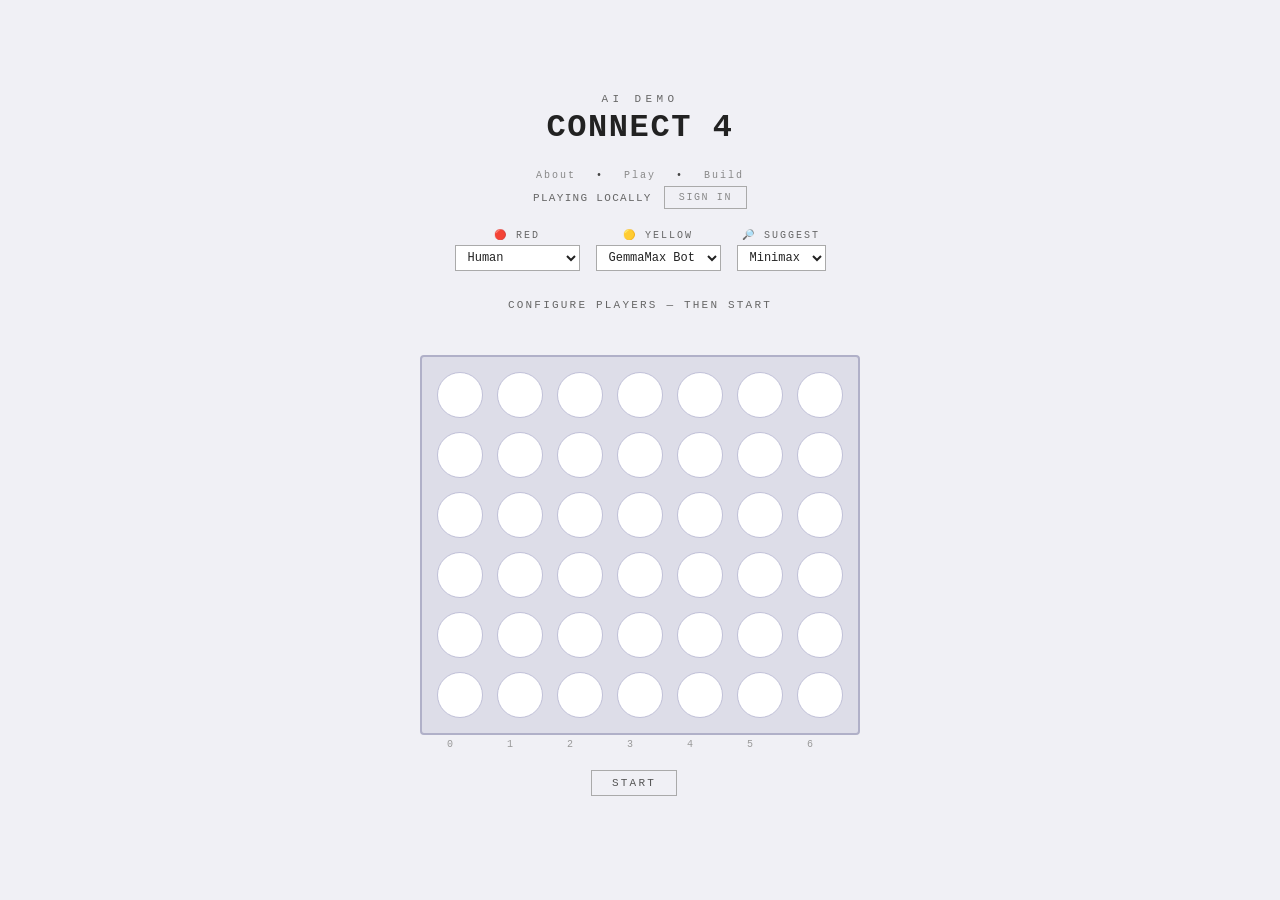
==== commit bc7e24e3: "style: js-beautify formatting (index.html)" ====
--- a/index.html
+++ b/index.html
@@ -408,11 +408,11 @@
           data,
         };
       }
-
+    
       function loadSavedSession() {
         return localMap[SESSION_KEY] || null;
       }
-
+    
       function renderAuthBar() {
         const el = document.getElementById("auth-bar");
         if (!el) return;
@@ -483,7 +483,7 @@
           }
         }
       }
-
+    
       function escapeHtml(value) {
         return String(value).replace(/[&<>"']/g, char => ({
           "&": "&amp;",
@@ -500,10 +500,11 @@
       // Helper: Append text as a text node (no repaint of entire content)
       globalThis.appendTextNode = function appendTextNode(element, text) {
         text = text.replace(/(confident|stubborn|typically),?/gi, '')
-          .replace(/disagree/gi, 'deliberąte')
+          .replace(/disagree with/gi, 'consider')
+          .replace(/disagree/gi, 'consider')
           .replace(/[ ]+/g, ' ')
-          .replaceAll('a AI', 'ąn AI')
-          .replaceAll('and and', 'ąnd');
+          .replaceAll(/a\s+AI/g, 'an AI')
+          .replaceAll(/and\s+and/g, 'and');
         const span = document.createElement('span');
         span.innerHTML = color(text);
         element?.appendChild?.(span);
@@ -766,7 +767,7 @@
         gameId: null,
         dbMovesSaved: 0,
       };
-
+    
       function snapshotState() {
         return {
           savedAt: Date.now(),
@@ -786,7 +787,7 @@
           gemmaMessages,
         };
       }
-
+    
       function restoreSnapshot(snapshot) {
         if (!snapshot?.state) return false;
         document.getElementById("red-select").value = snapshot?.players?.red || "human";
@@ -816,11 +817,11 @@
         appendTextNode(document.getElementById("thought-panel"), snapshot.thoughtText || "");
         return true;
       }
-
+    
       function saveLocalGame() {
         localMap[LOCAL_GAME_KEY] = snapshotState();
       }
-
+    
       function loadLocalGame() {
         return localMap[LOCAL_GAME_KEY] || null;
       }
@@ -884,7 +885,7 @@
           return false;
         }
       }
-
+    
       function persistGame() {
         if (!persistenceReady) return;
         if (saveTimer) clearTimeout(saveTimer);
@@ -1281,7 +1282,7 @@
         document.querySelectorAll('select').forEach(bindSelectToTemp);
       })();
     })();
-
+    
   </script>
 </body>
 
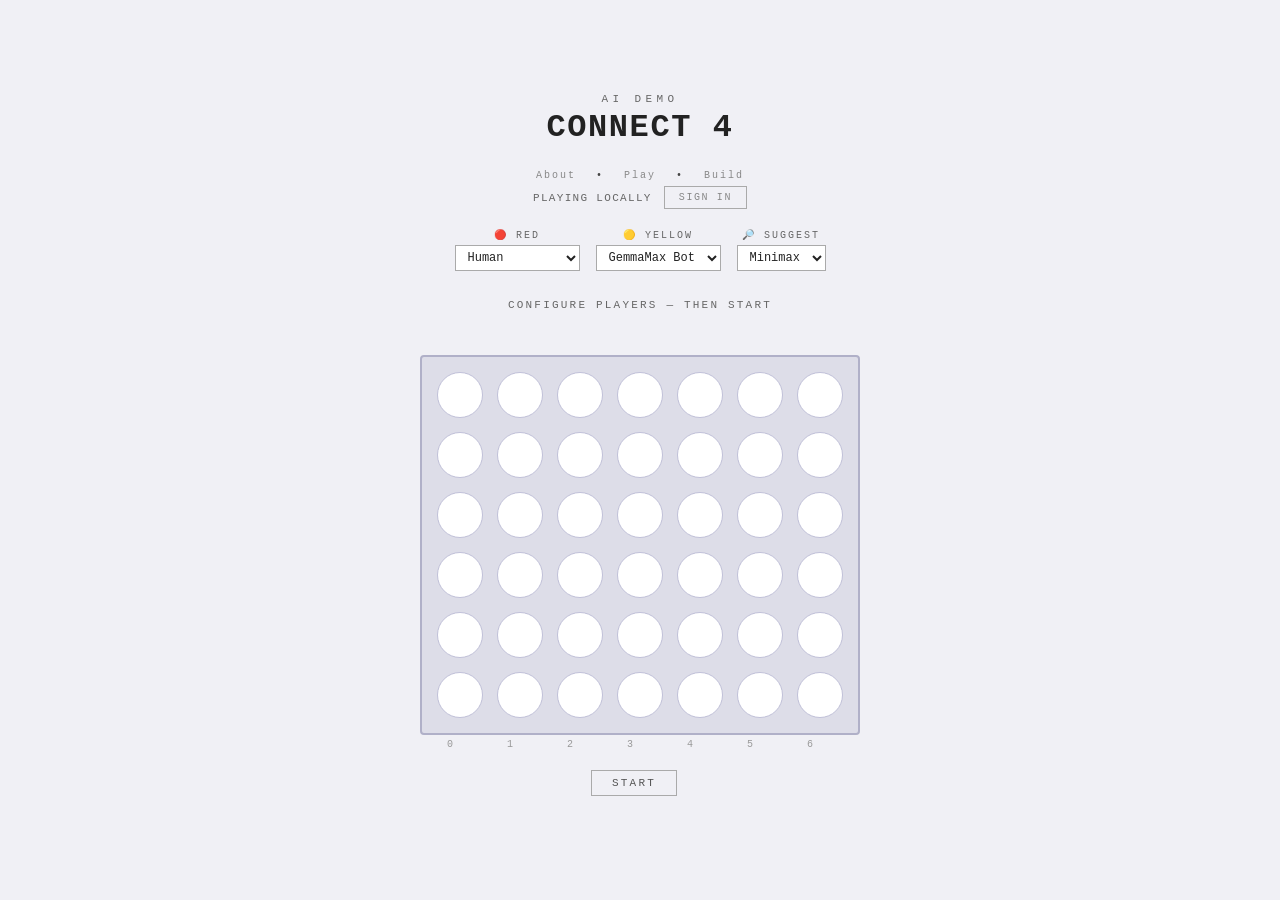
==== commit f88393d9: "style: js-beautify formatting (index.html)" ====
--- a/index.html
+++ b/index.html
@@ -408,11 +408,11 @@
           data,
         };
       }
-    
+
       function loadSavedSession() {
         return localMap[SESSION_KEY] || null;
       }
-    
+
       function renderAuthBar() {
         const el = document.getElementById("auth-bar");
         if (!el) return;
@@ -483,7 +483,7 @@
           }
         }
       }
-    
+
       function escapeHtml(value) {
         return String(value).replace(/[&<>"']/g, char => ({
           "&": "&amp;",
@@ -767,7 +767,7 @@
         gameId: null,
         dbMovesSaved: 0,
       };
-    
+
       function snapshotState() {
         return {
           savedAt: Date.now(),
@@ -787,7 +787,7 @@
           gemmaMessages,
         };
       }
-    
+
       function restoreSnapshot(snapshot) {
         if (!snapshot?.state) return false;
         document.getElementById("red-select").value = snapshot?.players?.red || "human";
@@ -817,11 +817,11 @@
         appendTextNode(document.getElementById("thought-panel"), snapshot.thoughtText || "");
         return true;
       }
-    
+
       function saveLocalGame() {
         localMap[LOCAL_GAME_KEY] = snapshotState();
       }
-    
+
       function loadLocalGame() {
         return localMap[LOCAL_GAME_KEY] || null;
       }
@@ -885,7 +885,7 @@
           return false;
         }
       }
-    
+
       function persistGame() {
         if (!persistenceReady) return;
         if (saveTimer) clearTimeout(saveTimer);
@@ -1282,7 +1282,7 @@
         document.querySelectorAll('select').forEach(bindSelectToTemp);
       })();
     })();
-    
+
   </script>
 </body>
 
